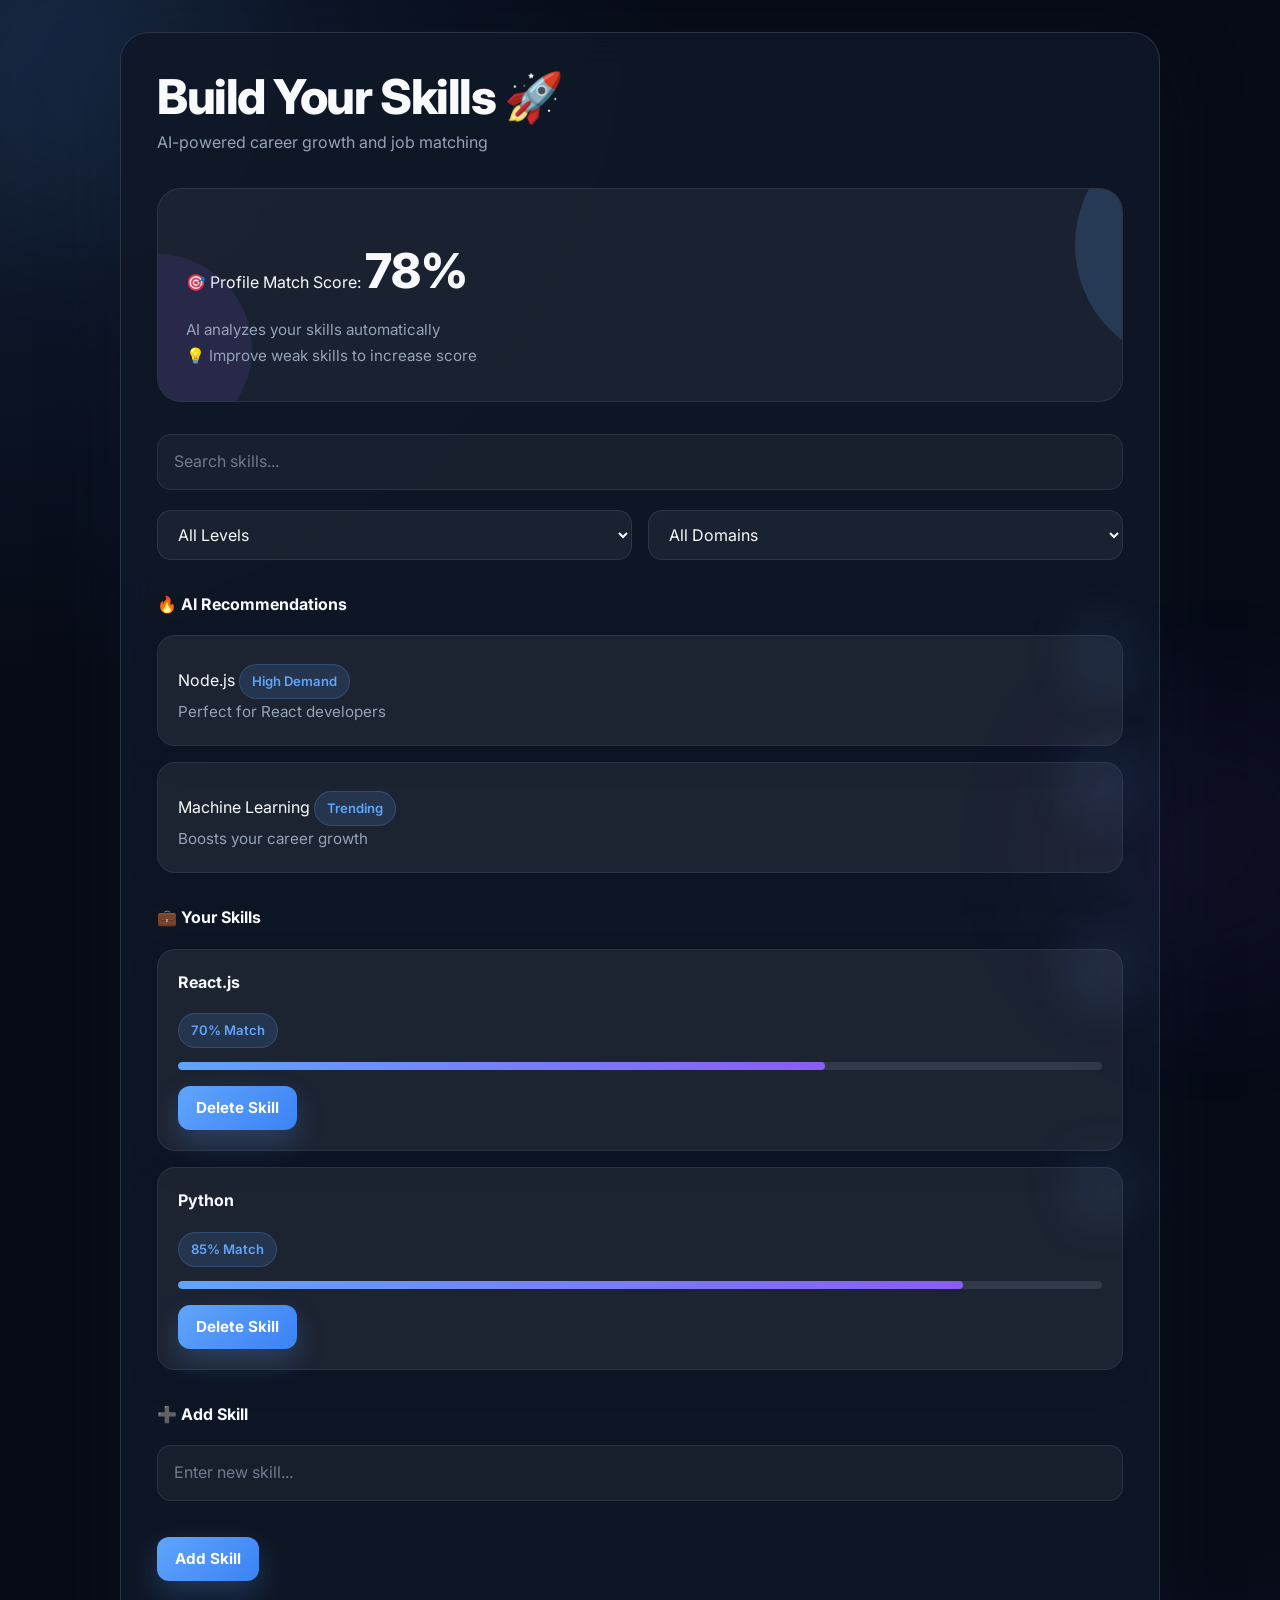
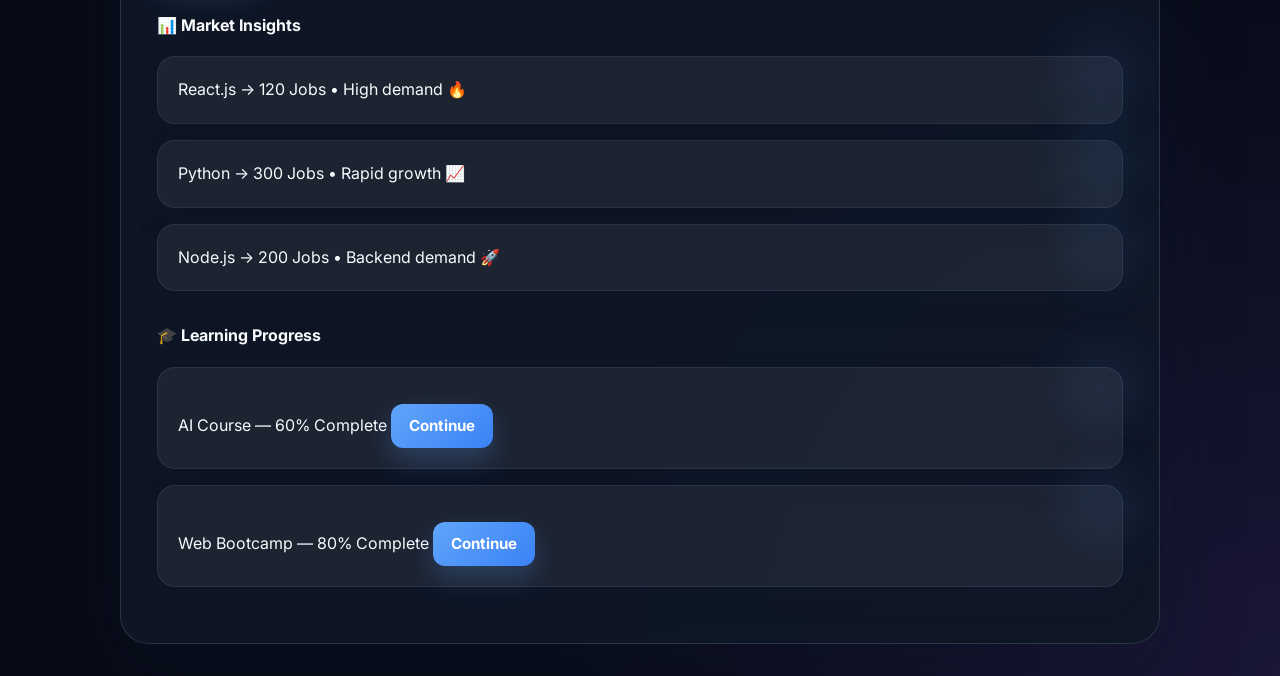
==== Django_Project_Code/ABHIGNA_14_MAY/career/templates/skills.html @ 62b7997f "Initial commit - AI Career Portal" ====
<!DOCTYPE html>
<html lang="en">
<head>
<meta charset="UTF-8">
<meta name="viewport" content="width=device-width, initial-scale=1.0">
<title>Skills Page - AI Career Portal</title>

<style>
@import url('https://fonts.googleapis.com/css2?family=Inter:wght@300;400;500;600;700;800&display=swap');

:root {
    --bg: #070b17;
    --bg-surface: rgba(16, 24, 40, 0.92);
    --surface: rgba(255, 255, 255, 0.06);
    --surface-strong: rgba(255, 255, 255, 0.12);
    --border: rgba(148, 163, 184, 0.2);
    --text: #f8fafc;
    --muted: #94a3b8;
    --primary: #60a5fa;
    --primary-strong: #3b82f6;
    --accent: #8b5cf6;
    --cyan: #06b6d4;
    --shadow: 0 24px 80px rgba(15, 23, 42, 0.35);
}

* {
    margin: 0;
    padding: 0;
    box-sizing: border-box;
}

html, body {
    min-height: 100%;
}

body {
    background: radial-gradient(circle at top left, rgba(96, 165, 250, 0.12), transparent 26%),
                radial-gradient(circle at bottom right, rgba(139, 92, 246, 0.14), transparent 28%),
                var(--bg);
    color: var(--text);
    font-family: 'Inter', -apple-system, BlinkMacSystemFont, 'Segoe UI', sans-serif;
    font-size: 16px;
    line-height: 1.6;
    padding: 32px 20px;
    overflow-x: hidden;
}

body::before,
body::after {
    content: '';
    position: fixed;
    pointer-events: none;
    border-radius: 50%;
    filter: blur(90px);
    opacity: 0.45;
}

body::before {
    width: 320px;
    height: 320px;
    top: -80px;
    left: -80px;
    background: rgba(96, 165, 250, 0.22);
}

body::after {
    width: 260px;
    height: 260px;
    right: -60px;
    bottom: -80px;
    background: rgba(139, 92, 246, 0.2);
}

button,
input,
select {
    font: inherit;
}

.container {
    max-width: 1040px;
    margin: 0 auto;
    padding: 40px 36px;
    background: var(--bg-surface);
    border: 1px solid var(--border);
    border-radius: 28px;
    box-shadow: var(--shadow);
    backdrop-filter: blur(18px);
}

h1 {
    font-size: clamp(2.4rem, 5vw, 3rem);
    line-height: 1.02;
    font-weight: 800;
    letter-spacing: -0.03em;
    margin-bottom: 8px;
}

.subtitle {
    color: var(--muted);
    font-size: 1rem;
    margin-bottom: 32px;
    max-width: 640px;
}

.hero-box {
    position: relative;
    padding: 32px 28px;
    background: rgba(255, 255, 255, 0.05);
    border: 1px solid rgba(255, 255, 255, 0.08);
    border-radius: 24px;
    overflow: hidden;
    margin-bottom: 32px;
}

.hero-box::before {
    content: '';
    position: absolute;
    top: -30%;
    right: -20%;
    width: 240px;
    height: 240px;
    background: rgba(96, 165, 250, 0.18);
    border-radius: 50%;
}

.hero-box::after {
    content: '';
    position: absolute;
    bottom: -20%;
    left: -10%;
    width: 190px;
    height: 190px;
    background: rgba(139, 92, 246, 0.12);
    border-radius: 50%;
}

.hero-box > * {
    position: relative;
    z-index: 1;
}

.highlight {
    display: inline-flex;
    align-items: center;
    font-size: 3rem;
    font-weight: 800;
    color: var(--text);
    margin: 12px 0 8px;
}

.small {
    color: var(--muted);
    font-size: 0.95rem;
    line-height: 1.7;
}

.search {
    width: 100%;
    min-height: 50px;
    padding: 14px 16px;
    border-radius: 14px;
    border: 1px solid rgba(148, 163, 184, 0.15);
    background: rgba(255, 255, 255, 0.04);
    color: var(--text);
    transition: border-color 0.25s ease, box-shadow 0.25s ease, transform 0.25s ease;
    margin-bottom: 20px;
}

.search::placeholder {
    color: rgba(148, 163, 184, 0.7);
}

.search:focus {
    outline: none;
    border-color: rgba(96, 165, 250, 0.5);
    box-shadow: 0 0 0 5px rgba(96, 165, 250, 0.12);
    transform: translateY(-1px);
    background: rgba(255, 255, 255, 0.08);
}

.filter {
    display: grid;
    grid-template-columns: repeat(2, minmax(0, 1fr));
    gap: 16px;
    margin-bottom: 32px;
}

.filter select {
    width: 100%;
    min-height: 50px;
    padding: 0 16px;
    border-radius: 14px;
    border: 1px solid rgba(148, 163, 184, 0.15);
    background: rgba(255, 255, 255, 0.05);
    color: var(--text);
    transition: border-color 0.25s ease, box-shadow 0.25s ease;
}

.filter select:focus {
    outline: none;
    border-color: rgba(96, 165, 250, 0.5);
    box-shadow: 0 0 0 5px rgba(96, 165, 250, 0.12);
    background: rgba(255, 255, 255, 0.08);
}

.section-title {
    font-size: 1rem;
    font-weight: 700;
    color: var(--text);
    margin-top: 32px;
    margin-bottom: 18px;
}

.card {
    position: relative;
    background: rgba(255, 255, 255, 0.06);
    border: 1px solid rgba(148, 163, 184, 0.12);
    border-radius: 18px;
    padding: 20px;
    margin-bottom: 16px;
    box-shadow: 0 12px 32px rgba(15, 23, 42, 0.14);
    transition: transform 0.25s ease, border-color 0.25s ease, box-shadow 0.25s ease;
}

.card:hover {
    transform: translateY(-3px);
    border-color: rgba(96, 165, 250, 0.28);
    box-shadow: 0 18px 42px rgba(15, 23, 42, 0.2);
}

.card::before {
    content: '';
    position: absolute;
    right: -20px;
    top: -20px;
    width: 80px;
    height: 80px;
    border-radius: 50%;
    background: rgba(96, 165, 250, 0.08);
    filter: blur(20px);
    z-index: 0;
}

.card b {
    display: block;
    font-size: 1rem;
    font-weight: 700;
    color: var(--text);
    margin-bottom: 10px;
    position: relative;
    z-index: 1;
}

.tag {
    display: inline-flex;
    align-items: center;
    padding: 6px 12px;
    border-radius: 999px;
    background: rgba(96, 165, 250, 0.14);
    color: var(--primary);
    font-size: 0.82rem;
    font-weight: 600;
    border: 1px solid rgba(96, 165, 250, 0.22);
    margin-top: 8px;
    position: relative;
    z-index: 1;
}

.progress {
    height: 8px;
    background: rgba(148, 163, 184, 0.18);
    border-radius: 999px;
    overflow: hidden;
    margin-top: 14px;
}

.progress-bar {
    height: 100%;
    background: linear-gradient(90deg, var(--primary) 0%, var(--accent) 100%);
    border-radius: 999px;
    transition: width 0.35s ease;
}

.btn {
    display: inline-flex;
    align-items: center;
    justify-content: center;
    min-height: 44px;
    padding: 0 18px;
    border-radius: 12px;
    border: none;
    background: linear-gradient(135deg, var(--primary), var(--primary-strong));
    color: #ffffff;
    font-weight: 700;
    font-size: 0.95rem;
    cursor: pointer;
    transition: transform 0.25s ease, box-shadow 0.25s ease, opacity 0.25s ease;
    margin-top: 16px;
    box-shadow: 0 12px 28px rgba(96, 165, 250, 0.24);
}

.btn:hover {
    transform: translateY(-1px);
    box-shadow: 0 16px 36px rgba(96, 165, 250, 0.3);
    opacity: 0.98;
}

.delete-btn{
    display:inline-flex;
    align-items:center;
    justify-content:center;
    min-height:44px;
    padding:0 18px;
    border-radius:12px;
    border:none;
    background:linear-gradient(135deg, var(--primary), var(--primary-strong));
    color:#ffffff;
    font-weight:700;
    font-size:0.95rem;
    cursor:pointer;
    transition:transform 0.25s ease, box-shadow 0.25s ease, opacity 0.25s ease;
    margin-top:16px;
    box-shadow:0 12px 28px rgba(96, 165, 250, 0.24);
}

.delete-btn:hover{
    transform:translateY(-1px);
    box-shadow:0 16px 36px rgba(96, 165, 250, 0.3);
    opacity:0.98;
}

@media (max-width: 850px) {
    body {
        padding: 28px 16px;
    }

    .container {
        padding: 32px 26px;
    }

    .filter {
        grid-template-columns: 1fr;
    }
}

@media (max-width: 600px) {
    .container {
        padding: 28px 22px;
    }

    h1 {
        font-size: 2rem;
    }

    .subtitle {
        margin-bottom: 28px;
    }

    .section-title {
        margin-top: 28px;
        margin-bottom: 14px;
    }

    .search,
    .filter select {
        min-height: 46px;
    }

    .btn {
        width: 100%;
    }
}
</style>
</head>

<body>

<div class="container">

    <h1>Build Your Skills 🚀</h1>
    <p class="subtitle">AI-powered career growth and job matching</p>

    <div class="hero-box">
        🎯 Profile Match Score:
        <span class="highlight" id="score">0%</span>
        <div class="small">AI analyzes your skills automatically</div>
        <div class="small">💡 Improve weak skills to increase score</div>
    </div>

    <input type="text" class="search" id="search" placeholder="Search skills..." oninput="render()">

    <div class="filter">
        <select id="levelFilter" onchange="render()">
            <option value="all">All Levels</option>
            <option value="beginner">Beginner</option>
            <option value="intermediate">Intermediate</option>
            <option value="advanced">Advanced</option>
        </select>

        <select id="domainFilter" onchange="render()">
            <option value="all">All Domains</option>
            <option value="web">Web Development</option>
            <option value="ai">AI / ML</option>
            <option value="data">Data Science</option>
        </select>
    </div>

    <h3 class="section-title">🔥 AI Recommendations</h3>

    <div class="card">
        Node.js <span class="tag">High Demand</span>
        <div class="small">Perfect for React developers</div>
    </div>

    <div class="card">
        Machine Learning <span class="tag">Trending</span>
        <div class="small">Boosts your career growth</div>
    </div>

    <h3 class="section-title">💼 Your Skills</h3>
    <div id="skillsList"></div>

    <h3 class="section-title">➕ Add Skill</h3>
    <input type="text" class="search" id="newSkill" placeholder="Enter new skill...">
    <button class="btn" onclick="addCustomSkill()">Add Skill</button>

    <h3 class="section-title">📊 Market Insights</h3>

    <div class="card">React.js → 120 Jobs • High demand 🔥</div>
    <div class="card">Python → 300 Jobs • Rapid growth 📈</div>
    <div class="card">Node.js → 200 Jobs • Backend demand 🚀</div>

    <h3 class="section-title">🎓 Learning Progress</h3>

    <div class="card">
        AI Course — 60% Complete  
        <button class="btn" onclick="window.location.href='/jobs/'">Continue</button>
    </div>

    <div class="card">
        Web Bootcamp — 80% Complete  
        <button class="btn" onclick="window.location.href='/jobs/'">Continue</button>
    </div>

</div>

<script>

let skills = JSON.parse(localStorage.getItem("skills")) || [
    {name:"React.js", level:70, domain:"web"},
    {name:"Python", level:85, domain:"ai"}
];

skills = [...new Map(skills.map(s => [s.name.toLowerCase(), s])).values()];
save();

function save(){
    localStorage.setItem("skills", JSON.stringify(skills));
}

function isDuplicate(name){
    return skills.some(s => s.name.toLowerCase() === name.toLowerCase());
}

function deleteSkill(index){
    skills.splice(index,1);
    save();
    render();
}

function render(){

    let list = document.getElementById("skillsList");
    let search = document.getElementById("search").value.toLowerCase().trim();
    let level = document.getElementById("levelFilter").value;
    let domain = document.getElementById("domainFilter").value;

    list.innerHTML = "";

    let total = 0;
    let count = 0;

    skills.forEach((s,index)=>{

        let name = s.name.toLowerCase();

        if(search && !name.includes(search)) return;

        if(level==="beginner" && s.level>=60) return;
        if(level==="intermediate" && (s.level<60 || s.level>80)) return;
        if(level==="advanced" && s.level<=80) return;

        if(domain!=="all" && s.domain!==domain) return;

        total += s.level;
        count++;

        list.innerHTML += `
        <div class="card">
            <b>${s.name}</b>

            <span class="tag">${s.level}% Match</span>

            <div class="progress">
                <div class="progress-bar" style="width:${s.level}%"></div>
            </div>

            <button class="delete-btn" onclick="deleteSkill(${index})">
                Delete Skill
            </button>
        </div>`;
    });

    document.getElementById("score").innerText =
        count ? Math.round(total / count) + "%" : "0%";
}

function addCustomSkill(){

    let val = document.getElementById("newSkill").value.trim();

    if(val === ""){
        alert("Please enter a skill!");
        return;
    }

    if(isDuplicate(val)){
        alert("Skill already exists!");
        return;
    }

    skills.push({
        name: val,
        level: Math.floor(Math.random() * 41) + 50,
        domain: "web"
    });

    document.getElementById("newSkill").value = "";

    save();
    render();

    alert(val + " skill added successfully!");
}

function addSkill(name){

    if(isDuplicate(name)){
        alert(name + " already exists!");
        return;
    }

    skills.push({
        name: name,
        level: 60,
        domain: "web"
    });

    save();
    render();
}

render();

</script>

</body>
</html>
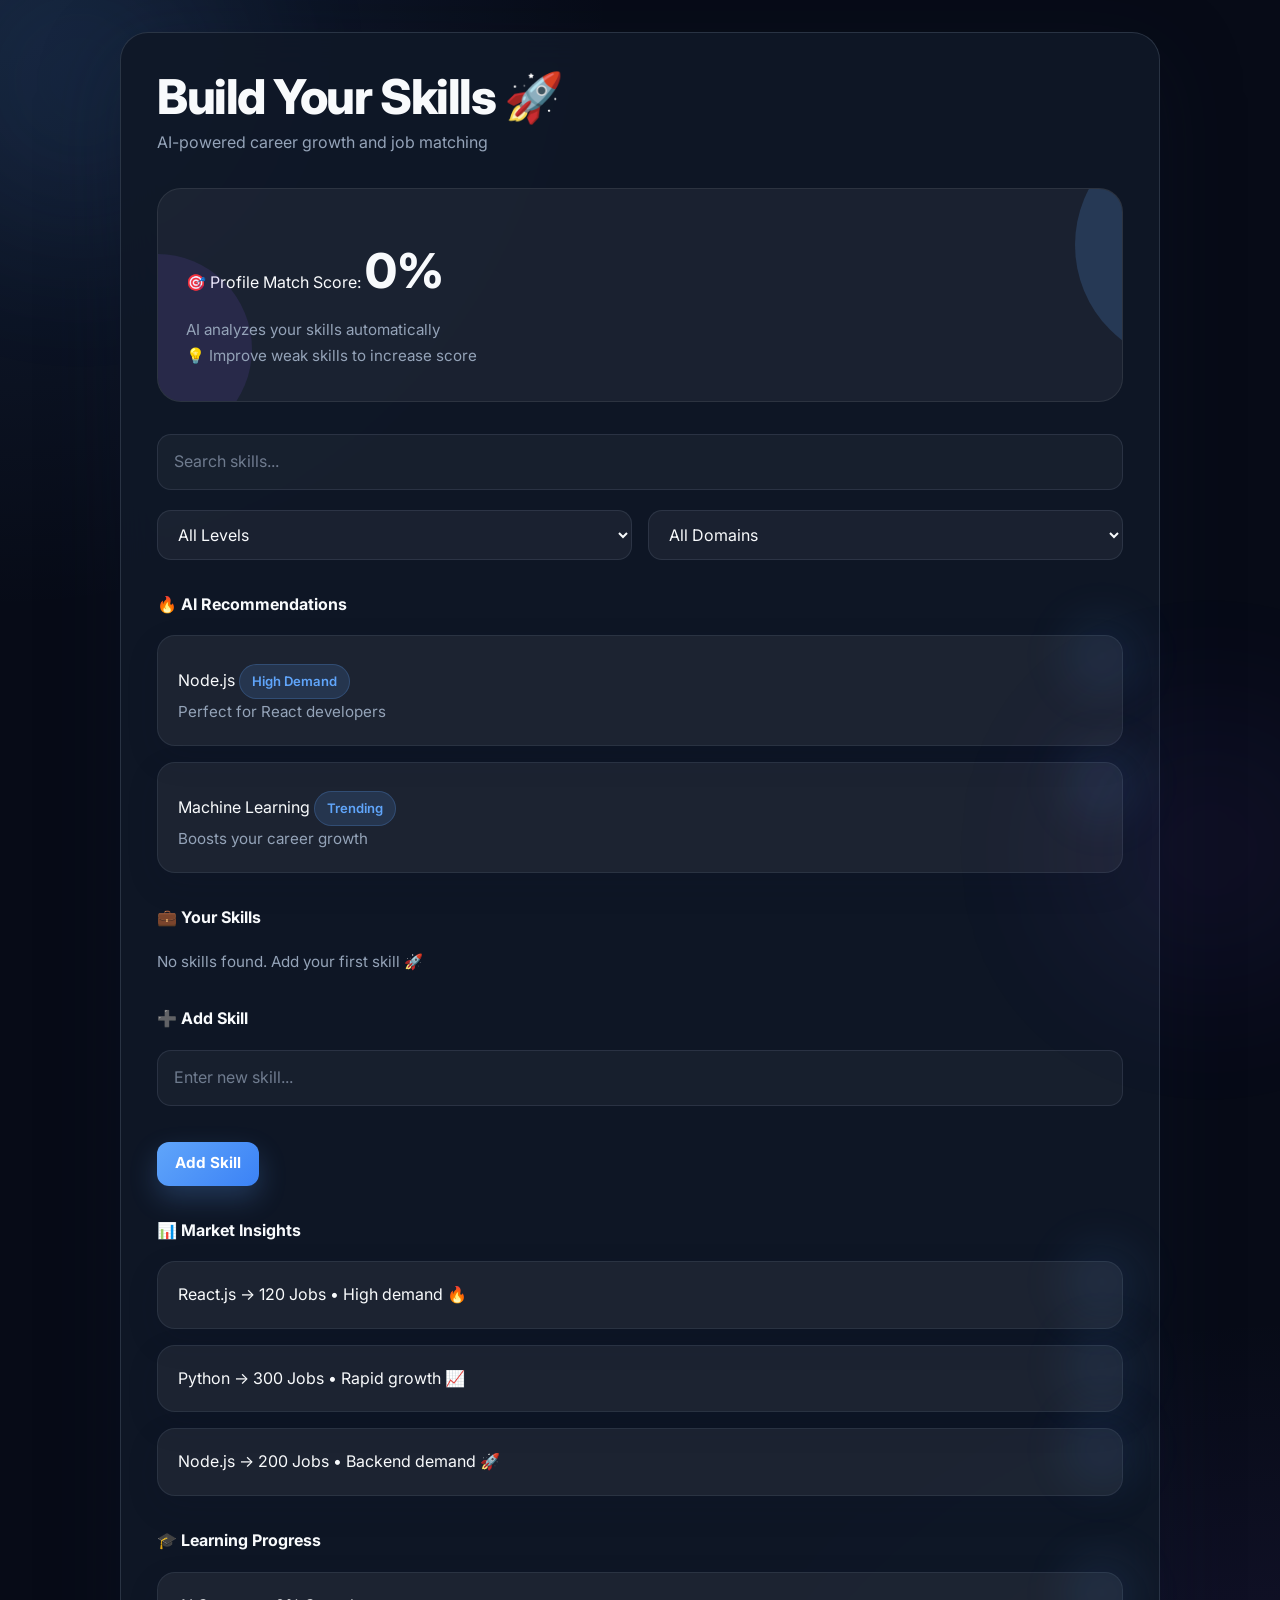
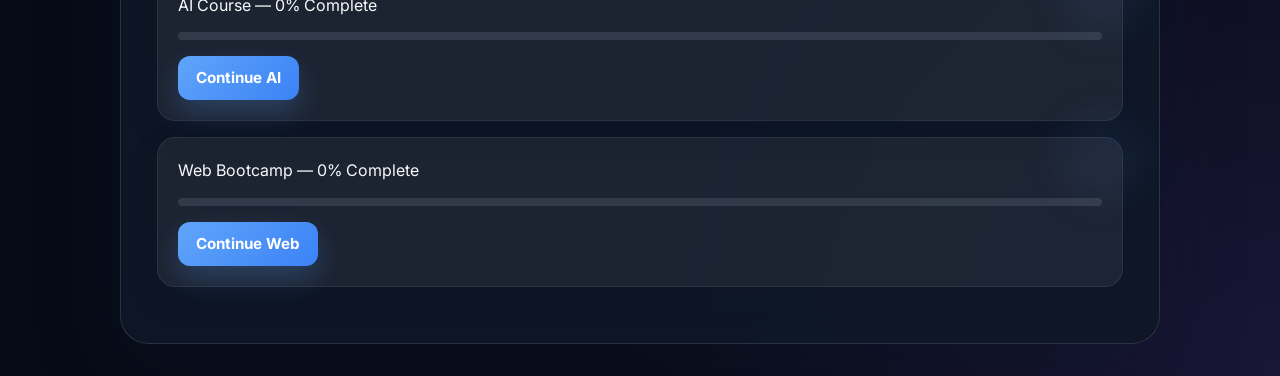
==== commit 514ec8af: "Updated skills and jobs pages with UI improvements" ====
--- a/Django_Project_Code/ABHIGNA_14_MAY/career/templates/skills.html
+++ b/Django_Project_Code/ABHIGNA_14_MAY/career/templates/skills.html
@@ -306,28 +306,38 @@
     opacity: 0.98;
 }
 
-.delete-btn{
-    display:inline-flex;
-    align-items:center;
-    justify-content:center;
-    min-height:44px;
-    padding:0 18px;
-    border-radius:12px;
-    border:none;
-    background:linear-gradient(135deg, var(--primary), var(--primary-strong));
-    color:#ffffff;
-    font-weight:700;
-    font-size:0.95rem;
-    cursor:pointer;
-    transition:transform 0.25s ease, box-shadow 0.25s ease, opacity 0.25s ease;
-    margin-top:16px;
-    box-shadow:0 12px 28px rgba(96, 165, 250, 0.24);
-}
-
-.delete-btn:hover{
-    transform:translateY(-1px);
-    box-shadow:0 16px 36px rgba(96, 165, 250, 0.3);
-    opacity:0.98;
+.delete-btn {
+    display: inline-flex;
+    align-items: center;
+    justify-content: center;
+    min-height: 40px;
+    padding: 0 14px;
+    margin-top: 14px;
+
+    border-radius: 10px;
+    border: 1px solid rgba(239, 68, 68, 0.35);
+
+    background: rgba(239, 68, 68, 0.12);
+    color: #fca5a5;
+
+    font-weight: 600;
+    font-size: 0.85rem;
+
+    cursor: pointer;
+
+    transition: all 0.25s ease;
+    backdrop-filter: blur(10px);
+}
+
+.delete-btn:hover {
+    background: rgba(239, 68, 68, 0.25);
+    color: #ffffff;
+    transform: translateY(-2px);
+    box-shadow: 0 10px 25px rgba(239, 68, 68, 0.25);
+}
+
+.delete-btn:active {
+    transform: scale(0.97);
 }
 
 @media (max-width: 850px) {
@@ -433,137 +443,298 @@
 
     <h3 class="section-title">🎓 Learning Progress</h3>
 
-    <div class="card">
-        AI Course — 60% Complete  
-        <button class="btn" onclick="window.location.href='/jobs/'">Continue</button>
+<div class="card">
+    <span id="aiProgressText">
+        AI Course — 0% Complete
+    </span>
+
+    <div class="progress">
+        <div class="progress-bar" id="aiProgressBar"></div>
     </div>
 
-    <div class="card">
-        Web Bootcamp — 80% Complete  
-        <button class="btn" onclick="window.location.href='/jobs/'">Continue</button>
+    <button class="btn" onclick="continueAI()">Continue AI</button>
+</div>
+
+<div class="card">
+    <span id="webProgressText">
+        Web Bootcamp — 0% Complete
+    </span>
+
+    <div class="progress">
+        <div class="progress-bar" id="webProgressBar"></div>
     </div>
 
+   <button class="btn" onclick="continueWeb()">Continue Web</button>
 </div>
 
+</div>
 <script>
-
-let skills = JSON.parse(localStorage.getItem("skills")) || [
-    {name:"React.js", level:70, domain:"web"},
-    {name:"Python", level:85, domain:"ai"}
-];
-
-skills = [...new Map(skills.map(s => [s.name.toLowerCase(), s])).values()];
-save();
-
-function save(){
-    localStorage.setItem("skills", JSON.stringify(skills));
-}
-
-function isDuplicate(name){
-    return skills.some(s => s.name.toLowerCase() === name.toLowerCase());
-}
-
-function deleteSkill(index){
-    skills.splice(index,1);
-    save();
+/* =========================
+   STORAGE KEYS
+========================= */
+const SKILL_KEY = "skills";
+const PROGRESS_KEY = "courseProgress";
+
+/* =========================
+   SAFE PARSER
+========================= */
+function safeParse(key) {
+    try {
+        const data = localStorage.getItem(key);
+        return data ? JSON.parse(data) : null;
+    } catch {
+        return null;
+    }
+}
+
+/* =========================
+   INIT STATE
+========================= */
+let skills = safeParse(SKILL_KEY);
+
+if (!Array.isArray(skills)) {
+    skills = [];
+}
+
+let courseProgress = safeParse(PROGRESS_KEY);
+
+if (!courseProgress || typeof courseProgress !== "object") {
+    courseProgress = { ai: 0, web: 0 };
+}
+
+courseProgress.ai = courseProgress.ai ?? 0;
+courseProgress.web = courseProgress.web ?? 0;
+
+/* =========================
+   SAVE
+========================= */
+function saveSkills() {
+    localStorage.setItem(SKILL_KEY, JSON.stringify(skills));
+}
+
+function saveProgress() {
+    localStorage.setItem(PROGRESS_KEY, JSON.stringify(courseProgress));
+}
+
+/* =========================
+   HELPERS
+========================= */
+function normalizeName(name) {
+    return name.trim().toLowerCase();
+}
+
+function isDuplicate(name) {
+    const n = normalizeName(name);
+    return skills.some(s => normalizeName(s.name) === n);
+}
+
+function generateId() {
+    return Date.now() + Math.floor(Math.random() * 10000);
+}
+
+/* =========================
+   DELETE SKILL (SAFE)
+========================= */
+function deleteSkill(id) {
+    skills = skills.filter(s => s.id !== id);
+    saveSkills();
+    updateLearningProgressFromSkills();  // ADD THIS
+
     render();
 }
 
-function render(){
-
-    let list = document.getElementById("skillsList");
-    let search = document.getElementById("search").value.toLowerCase().trim();
-    let level = document.getElementById("levelFilter").value;
-    let domain = document.getElementById("domainFilter").value;
+/* =========================
+   SCORE
+========================= */
+function calculateScore(list) {
+    if (!list.length) return 0;
+    return Math.round(list.reduce((a, b) => a + b.level, 0) / list.length);
+}
+
+/* =========================
+   PROGRESS UI (FIXED HERO BUG)
+========================= */
+function updateProgress() {
+    saveProgress();
+
+    const aiText = document.getElementById("aiProgressText");
+    const webText = document.getElementById("webProgressText");
+
+    if (aiText && webText) {
+        aiText.innerText = `AI Course — ${courseProgress.ai}% Complete`;
+        webText.innerText = `Web Bootcamp — ${courseProgress.web}% Complete`;
+    }
+
+    document.getElementById("aiProgressBar").style.width = courseProgress.ai + "%";
+    document.getElementById("webProgressBar").style.width = courseProgress.web + "%";
+}
+
+/* =========================
+   CONTINUE
+========================= */
+function continueAI() {
+    courseProgress.ai = Math.min(100, courseProgress.ai + 5);
+    saveProgress();
+    updateProgress();
+
+    setTimeout(() => {
+        window.location.href = "/jobs/";
+    }, 200);
+}
+
+function continueWeb() {
+    courseProgress.web = Math.min(100, courseProgress.web + 5);
+    saveProgress();
+    updateProgress();
+
+    setTimeout(() => {
+        window.location.href = "/jobs/";
+    }, 200);
+}
+
+/* =========================
+   RENDER
+========================= */
+function render() {
+    const list = document.getElementById("skillsList");
+
+    const search = document.getElementById("search").value.toLowerCase();
+    const level = document.getElementById("levelFilter").value;
+    const domain = document.getElementById("domainFilter").value;
+
+    const filtered = skills.filter(s => {
+        if (search && !s.name.toLowerCase().includes(search)) return false;
+
+        if (level === "beginner" && s.level > 60) return false;
+        if (level === "intermediate" && (s.level < 60 || s.level > 80)) return false;
+        if (level === "advanced" && s.level < 80) return false;
+
+        if (domain !== "all" && s.domain !== domain) return false;
+
+        return true;
+    });
 
     list.innerHTML = "";
 
-    let total = 0;
-    let count = 0;
-
-    skills.forEach((s,index)=>{
-
-        let name = s.name.toLowerCase();
-
-        if(search && !name.includes(search)) return;
-
-        if(level==="beginner" && s.level>=60) return;
-        if(level==="intermediate" && (s.level<60 || s.level>80)) return;
-        if(level==="advanced" && s.level<=80) return;
-
-        if(domain!=="all" && s.domain!==domain) return;
-
-        total += s.level;
-        count++;
-
-        list.innerHTML += `
-        <div class="card">
-            <b>${s.name}</b>
-
-            <span class="tag">${s.level}% Match</span>
-
+    if (filtered.length === 0) {
+        list.innerHTML = "<p class='small'>No skills found. Add your first skill 🚀</p>";
+        document.getElementById("score").innerText = "0%";
+        return;
+    }
+
+    filtered.forEach(skill => {
+        const card = document.createElement("div");
+        card.className = "card";
+
+        const progress = Math.max(0, Math.min(100, skill.level));
+
+        card.innerHTML = `
+            <b>${skill.name}</b>
+            <span class="tag">${skill.domain.toUpperCase()} • ${progress}%</span>
             <div class="progress">
-                <div class="progress-bar" style="width:${s.level}%"></div>
+                <div class="progress-bar" style="width:${progress}%"></div>
             </div>
-
-            <button class="delete-btn" onclick="deleteSkill(${index})">
-                Delete Skill
-            </button>
-        </div>`;
+        `;
+
+        const btn = document.createElement("button");
+        btn.className = "delete-btn";
+        btn.innerText = "Delete Skill";
+        btn.onclick = () => deleteSkill(skill.id);
+
+        card.appendChild(btn);
+        list.appendChild(card);
     });
 
-    document.getElementById("score").innerText =
-        count ? Math.round(total / count) + "%" : "0%";
-}
-
-function addCustomSkill(){
-
-    let val = document.getElementById("newSkill").value.trim();
-
-    if(val === ""){
-        alert("Please enter a skill!");
+    // score from FULL dataset (correct UX)
+    const scoreEl = document.getElementById("score");
+    if (scoreEl) {
+        scoreEl.innerText = calculateScore(skills) + "%";
+    }
+}
+
+/* =========================
+   ADD SKILL
+========================= */
+function addCustomSkill() {
+
+    const input = document.getElementById("newSkill");
+    const val = input.value.trim();
+
+    if (!val) {
+        alert("Enter skill!");
         return;
     }
 
-    if(isDuplicate(val)){
+    if (isDuplicate(val)) {
         alert("Skill already exists!");
         return;
     }
 
     skills.push({
+        id: generateId(),
         name: val,
-        level: Math.floor(Math.random() * 41) + 50,
-        domain: "web"
+        level: 50,
+        domain: detectDomain(val)
     });
 
-    document.getElementById("newSkill").value = "";
-
-    save();
+    saveSkills();
+    updateLearningProgressFromSkills();  // ADD THIS
+    input.value = "";
     render();
-
-    alert(val + " skill added successfully!");
-}
-
-function addSkill(name){
-
-    if(isDuplicate(name)){
-        alert(name + " already exists!");
-        return;
-    }
-
-    skills.push({
-        name: name,
-        level: 60,
-        domain: "web"
+}
+
+/* =========================
+   DOMAIN DETECTION
+========================= */
+function detectDomain(val) {
+    val = val.toLowerCase();
+
+    const aiSkills = ["python", "ai", "ml", "machine learning", "data", "deep learning", "tensorflow"];
+    const webSkills = ["react", "node", "html", "css", "javascript", "js", "next"];
+
+    if (aiSkills.some(s => val.includes(s))) return "ai";
+    if (webSkills.some(s => val.includes(s))) return "web";
+
+    return "web"; 
+}
+
+function updateLearningProgressFromSkills() {
+    let aiTotal = 0, webTotal = 0;
+    let aiCount = 0, webCount = 0;
+
+    skills.forEach(s => {
+        if (s.domain === "ai") {
+    aiTotal += s.level;
+    aiCount++;
+} else if (s.domain === "web") {
+    webTotal += s.level;
+    webCount++;
+}
     });
 
-    save();
+    const aiAvg = aiCount ? aiTotal / aiCount : 0;
+    const webAvg = webCount ? webTotal / webCount : 0;
+
+    // smooth + capped progress
+    courseProgress.ai = Math.min(100, Math.round(aiAvg));
+    courseProgress.web = Math.min(100, Math.round(webAvg));
+
+    saveProgress();
+    updateProgress();
+}
+
+/* =========================
+   INIT
+========================= */
+document.addEventListener("DOMContentLoaded", () => {
     render();
-}
-
-render();
-
+    updateLearningProgressFromSkills();
+    updateProgress();
+});
+
+function goToJobs() {
+    window.location.href = "/jobs/";
+}
 </script>
-
 </body>
 </html>
